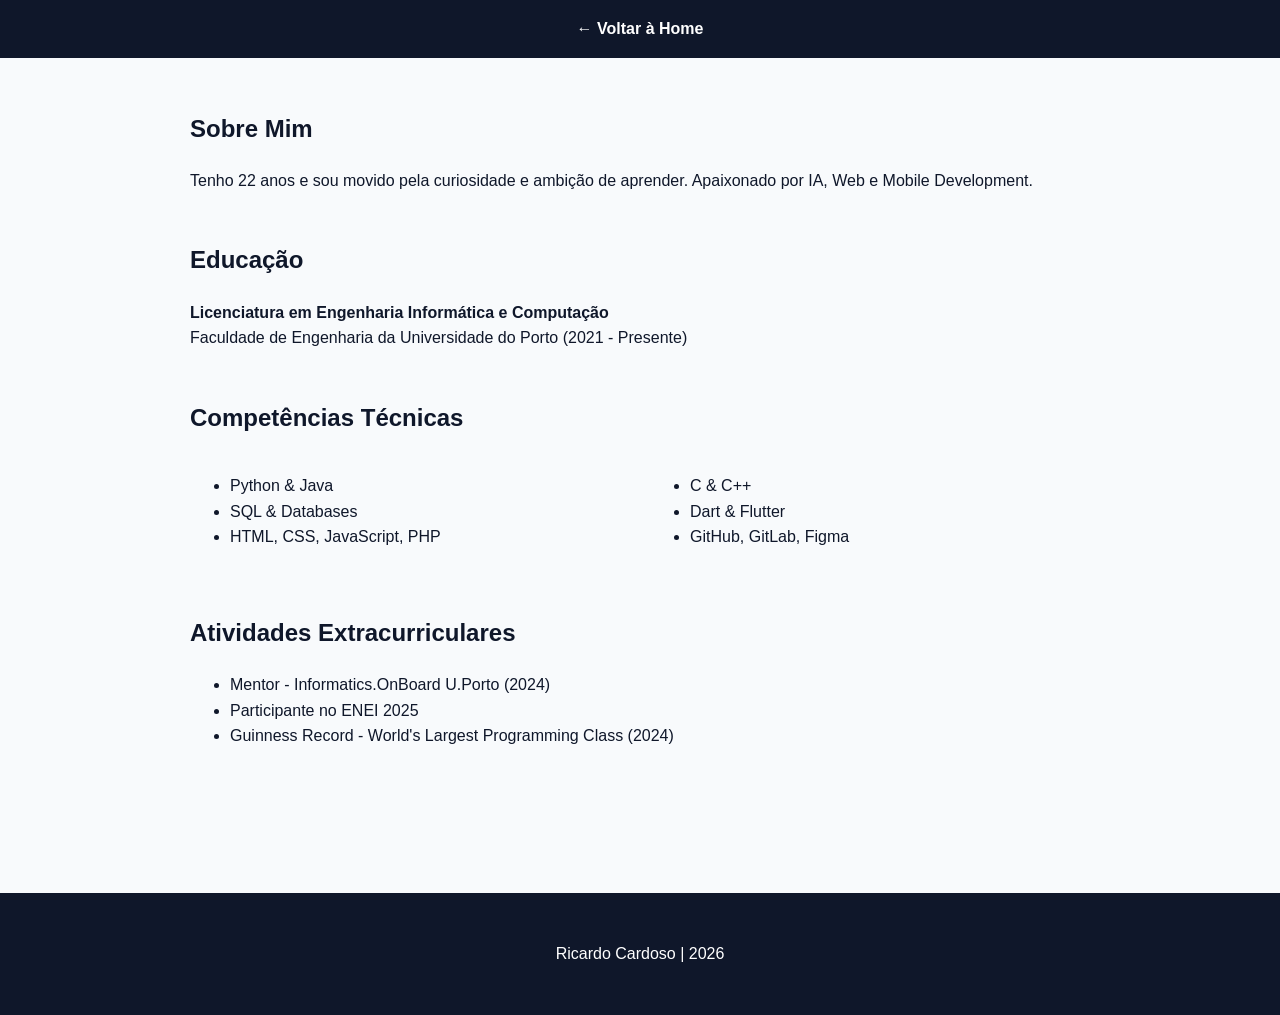
==== cv.html @ 0b14f3bc "Site Things" ====
<!DOCTYPE html>
<html lang="pt">
<head>
    <meta charset="UTF-8">
    <title>CV Detalhado | Ricardo Cardoso</title>
    <link rel="stylesheet" href="style.css">
</head>
<body>

<nav>
    <a href="index.html">← Voltar à Home</a>
</nav>

<div class="container">
    <section class="section">
        <h1>Sobre Mim</h1>
        <p>Tenho 22 anos e sou movido pela curiosidade e ambição de aprender. Apaixonado por IA, Web e Mobile Development.</p>
    </section>

    <section class="section">
        <h2>Educação</h2>
        <p><strong>Licenciatura em Engenharia Informática e Computação</strong><br>
        Faculdade de Engenharia da Universidade do Porto (2021 - Presente)</p>
    </section>

    <section class="section">
        <h2>Competências Técnicas</h2>
        <div class="grid">
            <ul>
                <li>Python & Java</li>
                <li>SQL & Databases</li>
                <li>HTML, CSS, JavaScript, PHP</li>
            </ul>
            <ul>
                <li>C & C++</li>
                <li>Dart & Flutter</li>
                <li>GitHub, GitLab, Figma</li>
            </ul>
        </div>
    </section>

    <section class="section">
        <h2>Atividades Extracurriculares</h2>
        <ul>
            <li>Mentor - Informatics.OnBoard U.Porto (2024)</li>
            <li>Participante no ENEI 2025</li>
            <li>Guinness Record - World's Largest Programming Class (2024)</li>
        </ul>
    </section>
</div>

<footer>
    <p>Ricardo Cardoso | 2026</p>
</footer>

</body>
</html>
---- style.css ----
:root {
    --primary: #2563eb;
    --dark: #0f172a;
    --light: #f8fafc;
    --gray: #64748b;
}

body {
    font-family: 'Segoe UI', Tahoma, Geneva, Verdana, sans-serif;
    background-color: var(--light);
    color: var(--dark);
    margin: 0;
    line-height: 1.6;
}

nav {
    background: var(--dark);
    padding: 1rem;
    text-align: center;
}

nav a {
    color: white;
    margin: 0 15px;
    text-decoration: none;
    font-weight: bold;
}

.container {
    max-width: 900px;
    margin: auto;
    padding: 2rem;
}

.hero {
    text-align: center;
    padding: 4rem 0;
    background: white;
    border-bottom: 1px solid #e2e8f0;
}

.btn {
    display: inline-block;
    padding: 10px 20px;
    margin: 10px 5px;
    border-radius: 5px;
    text-decoration: none;
    transition: 0.3s;
}

.btn-primary { background: var(--primary); color: white; }
.btn-outline { border: 1px solid var(--primary); color: var(--primary); }

.section { margin-bottom: 3rem; }

.grid {
    display: grid;
    grid-template-columns: repeat(auto-fit, minmax(250px, 1fr));
    gap: 20px;
}

.card {
    background: white;
    padding: 1.5rem;
    border-radius: 8px;
    box-shadow: 0 4px 6px -1px rgba(0,0,0,0.1);
}

footer {
    text-align: center;
    padding: 2rem;
    background: var(--dark);
    color: white;
    margin-top: 4rem;
}
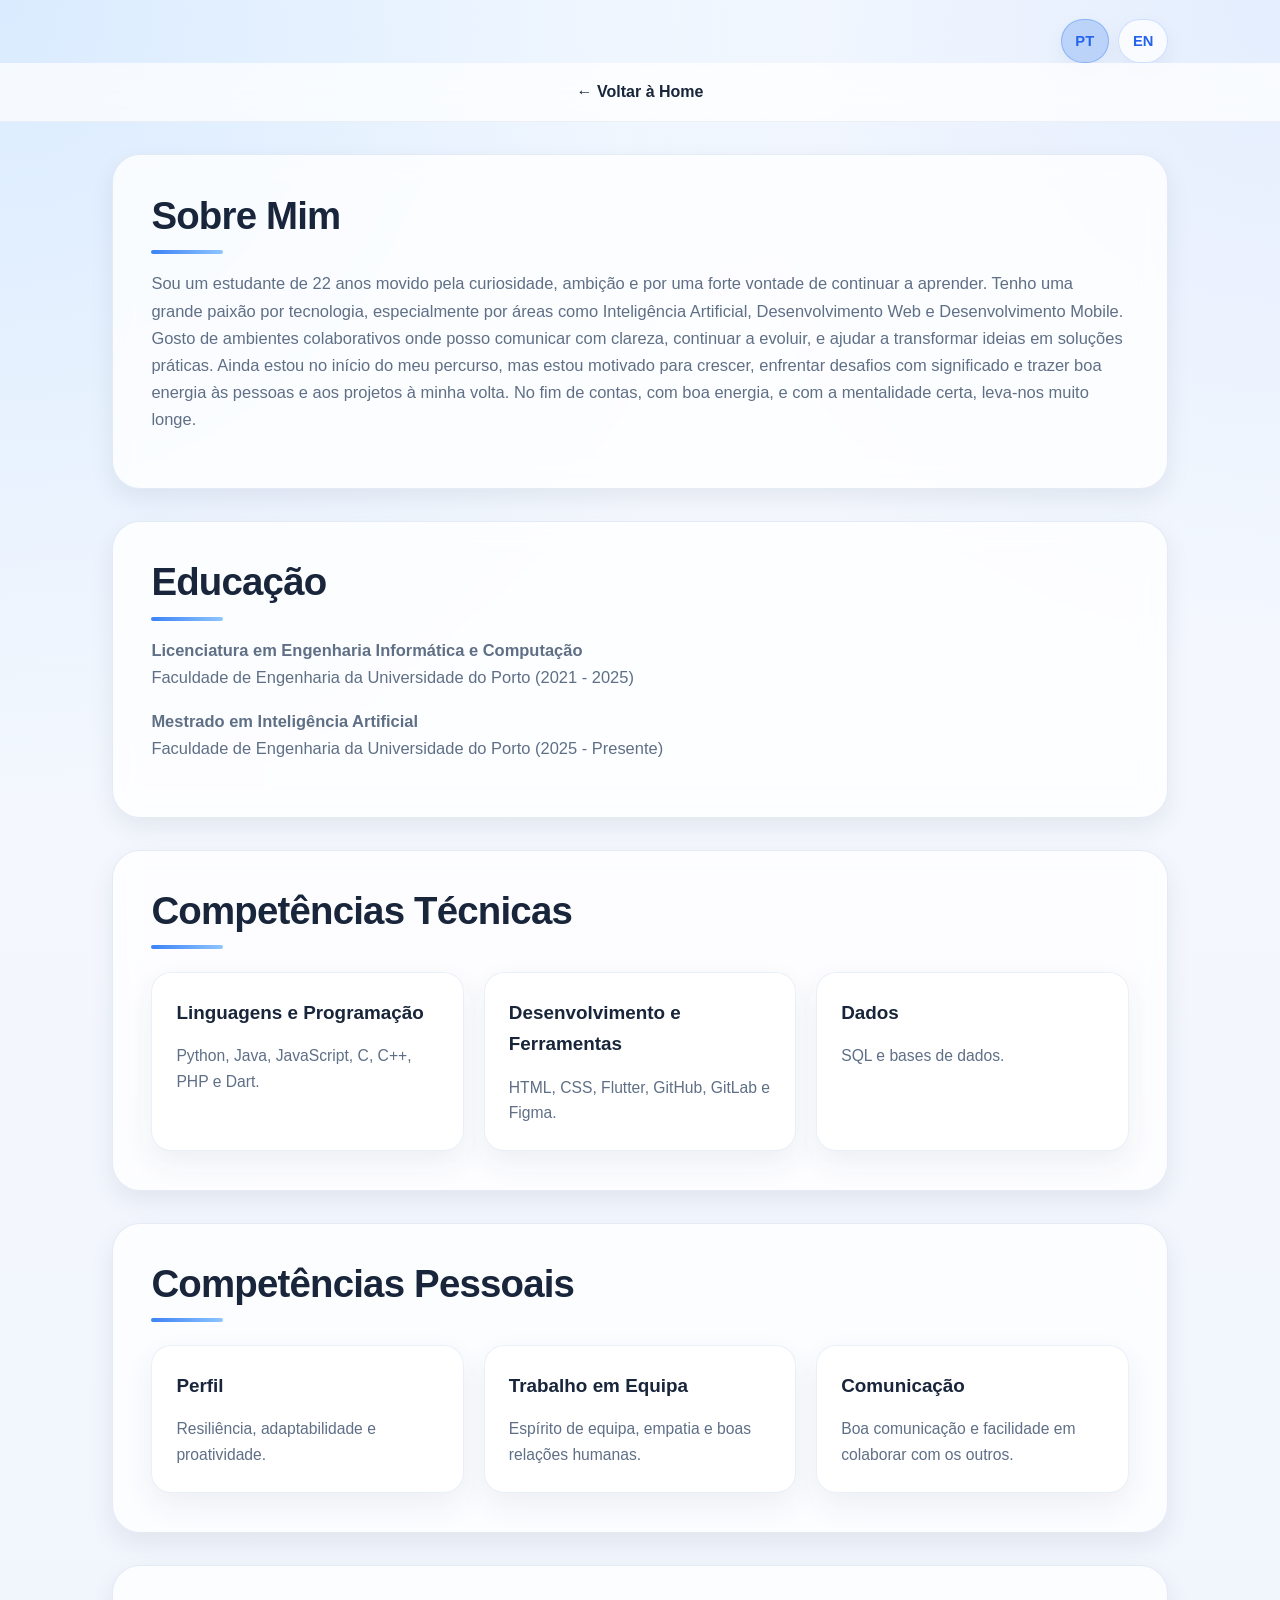
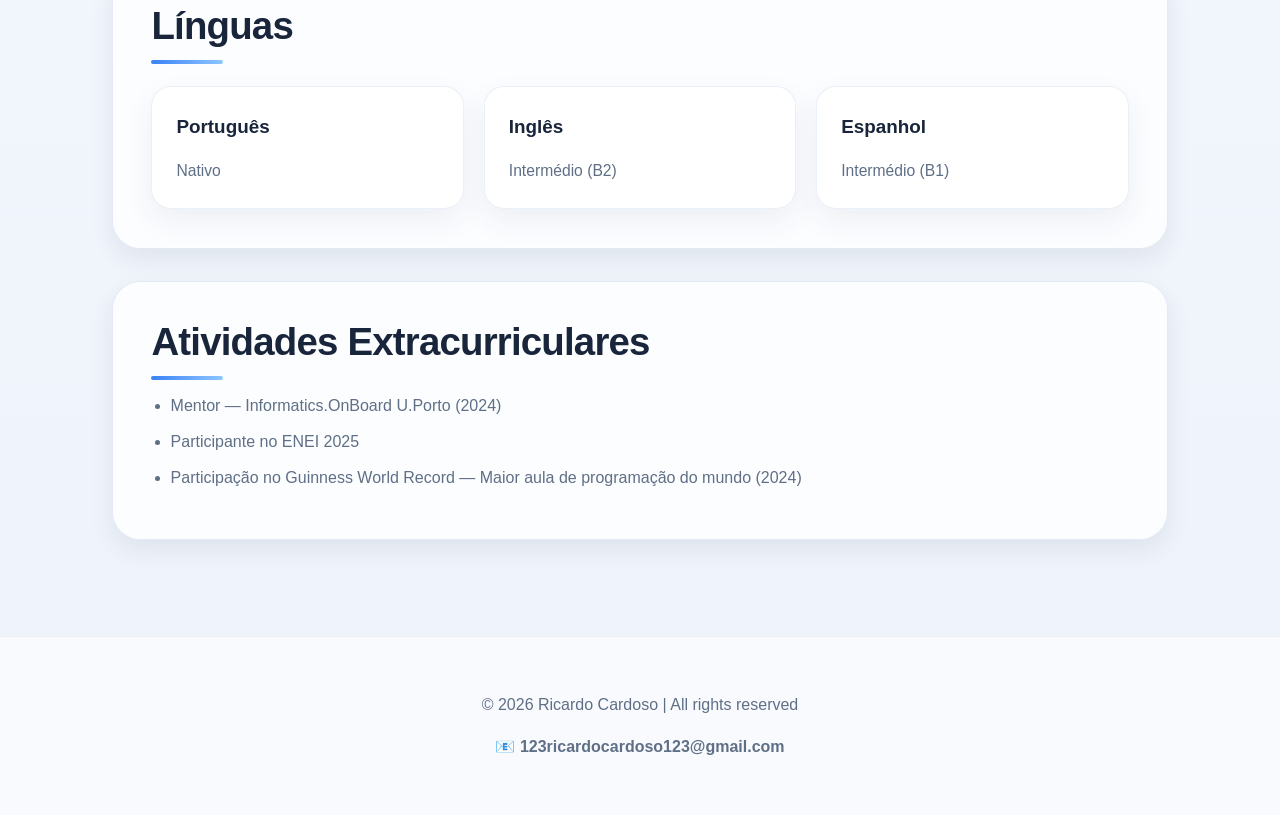
==== commit 726014d2: "full site" ====
--- a/cv.html
+++ b/cv.html
@@ -2,10 +2,17 @@
 <html lang="pt">
 <head>
     <meta charset="UTF-8">
+    <meta name="viewport" content="width=device-width, initial-scale=1.0">
     <title>CV Detalhado | Ricardo Cardoso</title>
     <link rel="stylesheet" href="style.css">
+    <link rel="stylesheet" href="https://cdnjs.cloudflare.com/ajax/libs/font-awesome/6.5.2/css/all.min.css">
 </head>
 <body>
+
+<div class="language-switch">
+    <a href="cv.html" class="lang-btn active">PT</a>
+    <a href="cv-en.html" class="lang-btn">EN</a>
+</div>
 
 <nav>
     <a href="index.html">← Voltar à Home</a>
@@ -14,43 +21,84 @@
 <div class="container">
     <section class="section">
         <h1>Sobre Mim</h1>
-        <p>Tenho 22 anos e sou movido pela curiosidade e ambição de aprender. Apaixonado por IA, Web e Mobile Development.</p>
+        <p>Sou um estudante de 22 anos movido pela curiosidade, ambição e por uma forte vontade de continuar a aprender. Tenho uma grande paixão por tecnologia, especialmente por áreas como Inteligência Artificial, Desenvolvimento Web e Desenvolvimento Mobile. Gosto de ambientes colaborativos onde posso comunicar com clareza, continuar a evoluir, e ajudar a transformar ideias em soluções práticas. Ainda estou no início do meu percurso, mas estou motivado para crescer, enfrentar desafios com significado e trazer boa energia às pessoas e aos projetos à minha volta. No fim de contas, com boa energia, e com a mentalidade certa, leva-nos muito longe.</p>
     </section>
 
     <section class="section">
         <h2>Educação</h2>
         <p><strong>Licenciatura em Engenharia Informática e Computação</strong><br>
-        Faculdade de Engenharia da Universidade do Porto (2021 - Presente)</p>
+        Faculdade de Engenharia da Universidade do Porto (2021 - 2025)</p>
+        <p><strong>Mestrado em Inteligência Artificial</strong><br>
+        Faculdade de Engenharia da Universidade do Porto (2025 - Presente)</p>
     </section>
 
     <section class="section">
         <h2>Competências Técnicas</h2>
         <div class="grid">
-            <ul>
-                <li>Python & Java</li>
-                <li>SQL & Databases</li>
-                <li>HTML, CSS, JavaScript, PHP</li>
-            </ul>
-            <ul>
-                <li>C & C++</li>
-                <li>Dart & Flutter</li>
-                <li>GitHub, GitLab, Figma</li>
-            </ul>
+            <div class="card">
+                <h3>Linguagens e Programação</h3>
+                <p>Python, Java, JavaScript, C, C++, PHP e Dart.</p>
+            </div>
+            <div class="card">
+                <h3>Desenvolvimento e Ferramentas</h3>
+                <p>HTML, CSS, Flutter, GitHub, GitLab e Figma.</p>
+            </div>
+            <div class="card">
+                <h3>Dados</h3>
+                <p>SQL e bases de dados.</p>
+            </div>
+        </div>
+    </section>
+
+    <section class="section">
+        <h2>Competências Pessoais</h2>
+        <div class="grid">
+            <div class="card">
+                <h3>Perfil</h3>
+                <p>Resiliência, adaptabilidade e proatividade.</p>
+            </div>
+            <div class="card">
+                <h3>Trabalho em Equipa</h3>
+                <p>Espírito de equipa, empatia e boas relações humanas.</p>
+            </div>
+            <div class="card">
+                <h3>Comunicação</h3>
+                <p>Boa comunicação e facilidade em colaborar com os outros.</p>
+            </div>
+        </div>
+    </section>
+
+    <section class="section">
+        <h2>Línguas</h2>
+        <div class="grid">
+            <div class="card">
+                <h3>Português</h3>
+                <p>Nativo</p>
+            </div>
+            <div class="card">
+                <h3>Inglês</h3>
+                <p>Intermédio (B2)</p>
+            </div>
+            <div class="card">
+                <h3>Espanhol</h3>
+                <p>Intermédio (B1)</p>
+            </div>
         </div>
     </section>
 
     <section class="section">
         <h2>Atividades Extracurriculares</h2>
         <ul>
-            <li>Mentor - Informatics.OnBoard U.Porto (2024)</li>
+            <li>Mentor — Informatics.OnBoard U.Porto (2024)</li>
             <li>Participante no ENEI 2025</li>
-            <li>Guinness Record - World's Largest Programming Class (2024)</li>
+            <li>Participação no Guinness World Record — Maior aula de programação do mundo (2024)</li>
         </ul>
     </section>
 </div>
 
 <footer>
-    <p>Ricardo Cardoso | 2026</p>
+    <p>© 2026 Ricardo Cardoso | All rights reserved</p>
+    <p>📧 <a href="mailto:123ricardocardoso123@gmail.com" class="footer-link">123ricardocardoso123@gmail.com</a></p>
 </footer>
 
 </body>
--- a/style.css
+++ b/style.css
@@ -1,75 +1,356 @@
 :root {
-    --primary: #2563eb;
-    --dark: #0f172a;
-    --light: #f8fafc;
-    --gray: #64748b;
+    --bg: #eef3fb;
+    --bg-soft: #f8fbff;
+    --surface: rgba(255, 255, 255, 0.78);
+    --surface-strong: #ffffff;
+    --text: #18253a;
+    --text-soft: #5f6f86;
+    --primary: #3b82f6;
+    --primary-dark: #2563eb;
+    --accent: #8ec5ff;
+    --border: rgba(140, 170, 210, 0.22);
+    --shadow: 0 18px 45px rgba(32, 65, 118, 0.10);
+    --shadow-soft: 0 10px 25px rgba(20, 35, 70, 0.08);
+    --radius-xl: 28px;
+    --radius-lg: 20px;
+    --radius-md: 14px;
+    --max-width: 1120px;
+}
+
+* {
+    box-sizing: border-box;
+}
+
+html {
+    scroll-behavior: smooth;
 }
 
 body {
-    font-family: 'Segoe UI', Tahoma, Geneva, Verdana, sans-serif;
-    background-color: var(--light);
-    color: var(--dark);
     margin: 0;
-    line-height: 1.6;
+    font-family: "Segoe UI", Tahoma, Geneva, Verdana, sans-serif;
+    color: var(--text);
+    background:
+        radial-gradient(circle at top left, rgba(142, 197, 255, 0.28), transparent 30%),
+        radial-gradient(circle at top right, rgba(59, 130, 246, 0.10), transparent 25%),
+        linear-gradient(180deg, #f7faff 0%, #eef3fb 100%);
+    line-height: 1.65;
+}
+
+.language-switch {
+    max-width: var(--max-width);
+    margin: 1.2rem auto 0;
+    padding: 0 2rem;
+    display: flex;
+    justify-content: flex-end;
+    gap: 0.6rem;
+}
+
+.lang-btn {
+    display: inline-flex;
+    align-items: center;
+    justify-content: center;
+    min-width: 48px;
+    padding: 0.55rem 0.85rem;
+    border-radius: 999px;
+    text-decoration: none;
+    font-weight: 700;
+    font-size: 0.92rem;
+    color: var(--primary-dark);
+    background: rgba(255, 255, 255, 0.72);
+    border: 1px solid rgba(59, 130, 246, 0.22);
+    box-shadow: 0 8px 20px rgba(35, 55, 95, 0.06);
+}
+
+.lang-btn:hover {
+    background: rgba(83, 142, 238, 0.3);
+    border-color: rgba(59, 130, 246, 0.30);
+}
+
+.lang-btn.active {
+    background: rgba(83, 142, 238, 0.3);
+    border-color: rgba(59, 130, 246, 0.40);
 }
 
 nav {
-    background: var(--dark);
-    padding: 1rem;
+    position: sticky;
+    top: 0;
+    z-index: 1000;
+    backdrop-filter: blur(14px);
+    background: rgba(255, 255, 255, 0.72);
+    border-bottom: 1px solid rgba(24, 37, 58, 0.06);
+    padding: 1rem 1.5rem;
     text-align: center;
 }
 
 nav a {
-    color: white;
-    margin: 0 15px;
+    color: var(--text);
     text-decoration: none;
-    font-weight: bold;
+    font-weight: 700;
+    transition: 0.25s ease;
+}
+
+nav a:hover {
+    color: var(--primary-dark);
+}
+
+.hero {
+    max-width: var(--max-width);
+    margin: 2rem auto 0;
+    padding: 5.5rem 2rem 4.5rem;
+    text-align: center;
+    position: relative;
+}
+
+.hero::before {
+    content: "";
+    position: absolute;
+    inset: 1.5rem 1rem 0 1rem;
+    background: linear-gradient(145deg, rgba(255,255,255,0.72), rgba(255,255,255,0.42));
+    border: 1px solid var(--border);
+    border-radius: 36px;
+    box-shadow: var(--shadow);
+    z-index: -1;
+    backdrop-filter: blur(12px);
+}
+
+.hero h1 {
+    margin: 0;
+    font-size: clamp(2.5rem, 5vw, 4.4rem);
+    line-height: 1.05;
+    letter-spacing: -1.5px;
+    font-weight: 800;
+    color: var(--text);
+}
+
+.hero p {
+    max-width: 720px;
+    margin: 1rem auto 0;
+    font-size: 1.14rem;
+    color: var(--text-soft);
+}
+
+.profile-photo {
+    width: 160px;
+    height: 160px;
+    object-fit: cover;
+    object-position: center;
+    border-radius: 50%;
+    display: block;
+    margin: 1.5rem auto 1.5rem;
+    border: 5px solid rgba(255, 255, 255, 0.85);
+    box-shadow: 0 14px 30px rgba(32, 65, 118, 0.18);
 }
 
 .container {
-    max-width: 900px;
-    margin: auto;
+    max-width: var(--max-width);
+    margin: 0 auto;
     padding: 2rem;
 }
 
-.hero {
-    text-align: center;
-    padding: 4rem 0;
-    background: white;
-    border-bottom: 1px solid #e2e8f0;
-}
-
-.btn {
-    display: inline-block;
-    padding: 10px 20px;
-    margin: 10px 5px;
-    border-radius: 5px;
-    text-decoration: none;
-    transition: 0.3s;
-}
-
-.btn-primary { background: var(--primary); color: white; }
-.btn-outline { border: 1px solid var(--primary); color: var(--primary); }
-
-.section { margin-bottom: 3rem; }
+.section {
+    background: var(--surface);
+    border: 1px solid var(--border);
+    border-radius: var(--radius-xl);
+    padding: 2.4rem;
+    margin-bottom: 2rem;
+    box-shadow: var(--shadow-soft);
+    backdrop-filter: blur(12px);
+}
+
+.section h1,
+.section h2 {
+    margin-top: 0;
+    margin-bottom: 0.8rem;
+    font-size: clamp(1.8rem, 3vw, 2.5rem);
+    line-height: 1.15;
+    letter-spacing: -0.8px;
+    color: var(--text);
+    position: relative;
+}
+
+.social-links {
+    margin-top: 2rem;
+    display: flex;
+    justify-content: center;
+    flex-wrap: wrap;
+    gap: 0.9rem;
+    font-size: 1rem;
+}
+
+.icon {
+    display: inline-flex;
+    align-items: center;
+    justify-content: center;
+    font-size: 1rem;
+    line-height: 1;
+}
+
+.section h2::after,
+.section h1::after {
+    content: "";
+    display: block;
+    width: 72px;
+    height: 4px;
+    margin-top: 0.75rem;
+    border-radius: 999px;
+    background: linear-gradient(90deg, var(--primary), var(--accent));
+}
+
+.section p {
+    color: var(--text-soft);
+    font-size: 1.03rem;
+    margin-bottom: 1rem;
+}
 
 .grid {
     display: grid;
-    grid-template-columns: repeat(auto-fit, minmax(250px, 1fr));
-    gap: 20px;
+    grid-template-columns: repeat(auto-fit, minmax(240px, 1fr));
+    gap: 1.25rem;
+    margin-top: 1.4rem;
 }
 
 .card {
+    background: var(--surface-strong);
+    border: 1px solid rgba(140, 170, 210, 0.18);
+    border-radius: var(--radius-lg);
+    padding: 1.5rem;
+    box-shadow: 0 12px 30px rgba(35, 55, 95, 0.07);
+    transition: transform 0.28s ease, box-shadow 0.28s ease, border-color 0.28s ease;
+}
+
+.card:hover {
+    transform: translateY(-6px);
+    box-shadow: 0 18px 38px rgba(35, 55, 95, 0.12);
+    border-color: rgba(59, 130, 246, 0.26);
+}
+
+.card h3 {
+    margin-top: 0;
+    margin-bottom: 0.6rem;
+    font-size: 1.18rem;
+    color: var(--text);
+}
+
+.card p {
+    margin-bottom: 0;
+    color: var(--text-soft);
+    font-size: 0.98rem;
+}
+
+.btn {
+    display: inline-flex;
+    align-items: center;
+    justify-content: center;
+    gap: 0.45rem;
+    padding: 0.95rem 1.4rem;
+    margin: 0.5rem 0.35rem 0 0.35rem;
+    border-radius: 999px;
+    text-decoration: none;
+    font-weight: 700;
+    font-size: 0.98rem;
+    transition: all 0.28s ease;
+    border: 1px solid transparent;
+    cursor: pointer;
+}
+
+.btn-primary {
     background: white;
-    padding: 1.5rem;
-    border-radius: 8px;
-    box-shadow: 0 4px 6px -1px rgba(0,0,0,0.1);
+    border: 1px solid rgba(59, 130, 246, 0.42);
+    color: var(--primary-dark);
+}
+
+.btn-primary:hover {
+    background: rgba(83, 142, 238, 0.3);
+    transform: translateY(-2px);
+    border-color: rgba(59, 130, 246, 0.42);
+    box-shadow: 0 10px 24px rgba(35, 55, 95, 0.10);
+}
+
+.btn-outline {
+    background: rgba(255, 255, 255, 0.72);
+    border: 1px solid rgba(59, 130, 246, 0.24);
+    color: var(--primary-dark);
+}
+
+.btn-outline:hover {
+    background: rgba(83, 142, 238, 0.3);
+    transform: translateY(-2px);
+    border-color: rgba(59, 130, 246, 0.30);
+    box-shadow: 0 10px 24px rgba(35, 55, 95, 0.10);
+}
+
+ul {
+    margin: 0.5rem 0 0;
+    padding-left: 1.2rem;
+    color: var(--text-soft);
+}
+
+li {
+    margin-bottom: 0.6rem;
 }
 
 footer {
+    margin-top: 2rem;
+    padding: 2.4rem 1.5rem;
     text-align: center;
-    padding: 2rem;
-    background: var(--dark);
-    color: white;
-    margin-top: 4rem;
+    color: var(--text-soft);
+    background: rgba(255, 255, 255, 0.6);
+    border-top: 1px solid rgba(24, 37, 58, 0.06);
+}
+
+.footer-link {
+    color: inherit;
+    text-decoration: none;
+    font-weight: 600;
+}
+
+.footer-link:hover {
+    color: inherit;
+    text-decoration: underline;
+}
+
+a {
+    transition: 0.25s ease;
+}
+
+@media (max-width: 768px) {
+    .hero {
+        padding: 4.5rem 1rem 3.2rem;
+        margin-top: 1rem;
+    }
+
+    .hero::before {
+        inset: 1rem 0.5rem 0 0.5rem;
+        border-radius: 28px;
+    }
+
+    .profile-photo {
+        width: 130px;
+        height: 130px;
+    }
+
+    .language-switch {
+        padding: 0 1rem;
+        justify-content: center;
+    }
+
+    .container {
+        padding: 1rem;
+    }
+
+    .section {
+        padding: 1.6rem;
+        border-radius: 22px;
+    }
+
+    .btn {
+        width: 100%;
+        margin: 0.5rem 0 0;
+    }
+
+    .hero div {
+        display: flex;
+        flex-direction: column;
+        align-items: stretch;
+    }
 }
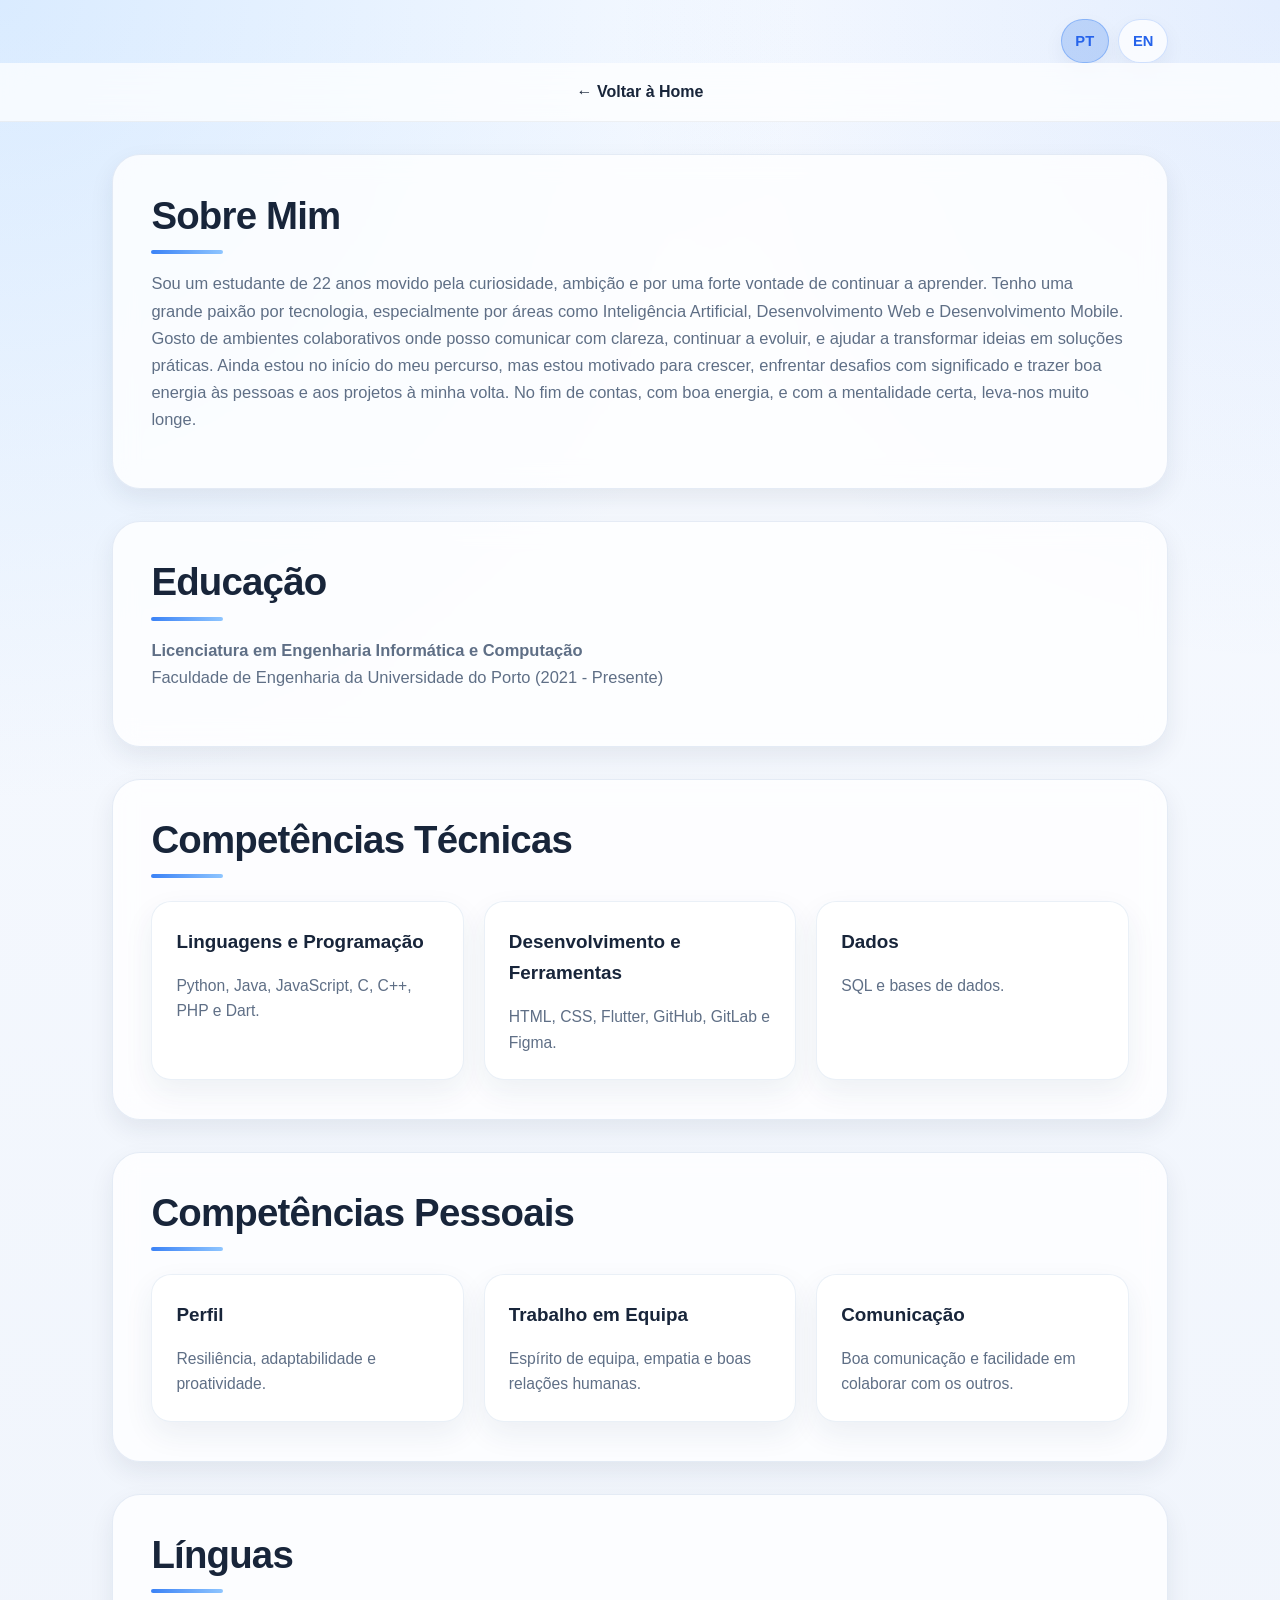
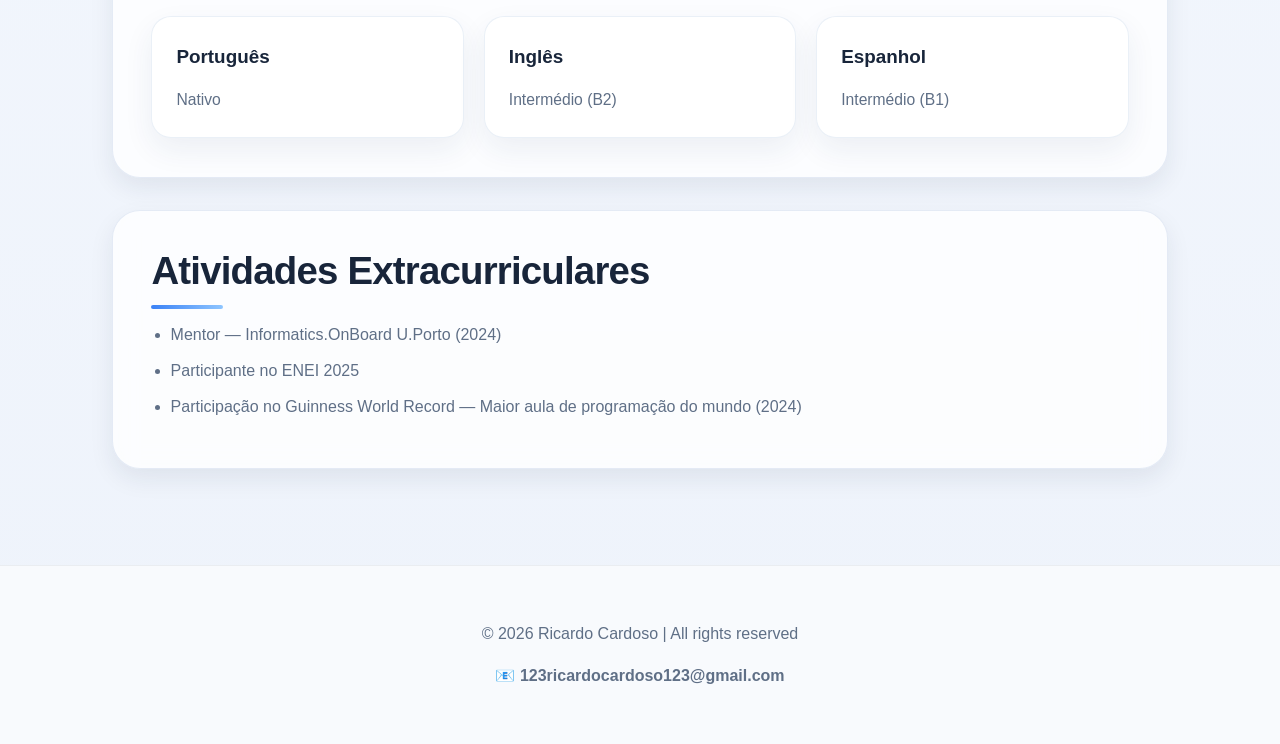
==== commit e3783ec9: "fix" ====
--- a/cv.html
+++ b/cv.html
@@ -27,9 +27,7 @@
     <section class="section">
         <h2>Educação</h2>
         <p><strong>Licenciatura em Engenharia Informática e Computação</strong><br>
-        Faculdade de Engenharia da Universidade do Porto (2021 - 2025)</p>
-        <p><strong>Mestrado em Inteligência Artificial</strong><br>
-        Faculdade de Engenharia da Universidade do Porto (2025 - Presente)</p>
+        Faculdade de Engenharia da Universidade do Porto (2021 - Presente)</p>
     </section>
 
     <section class="section">
